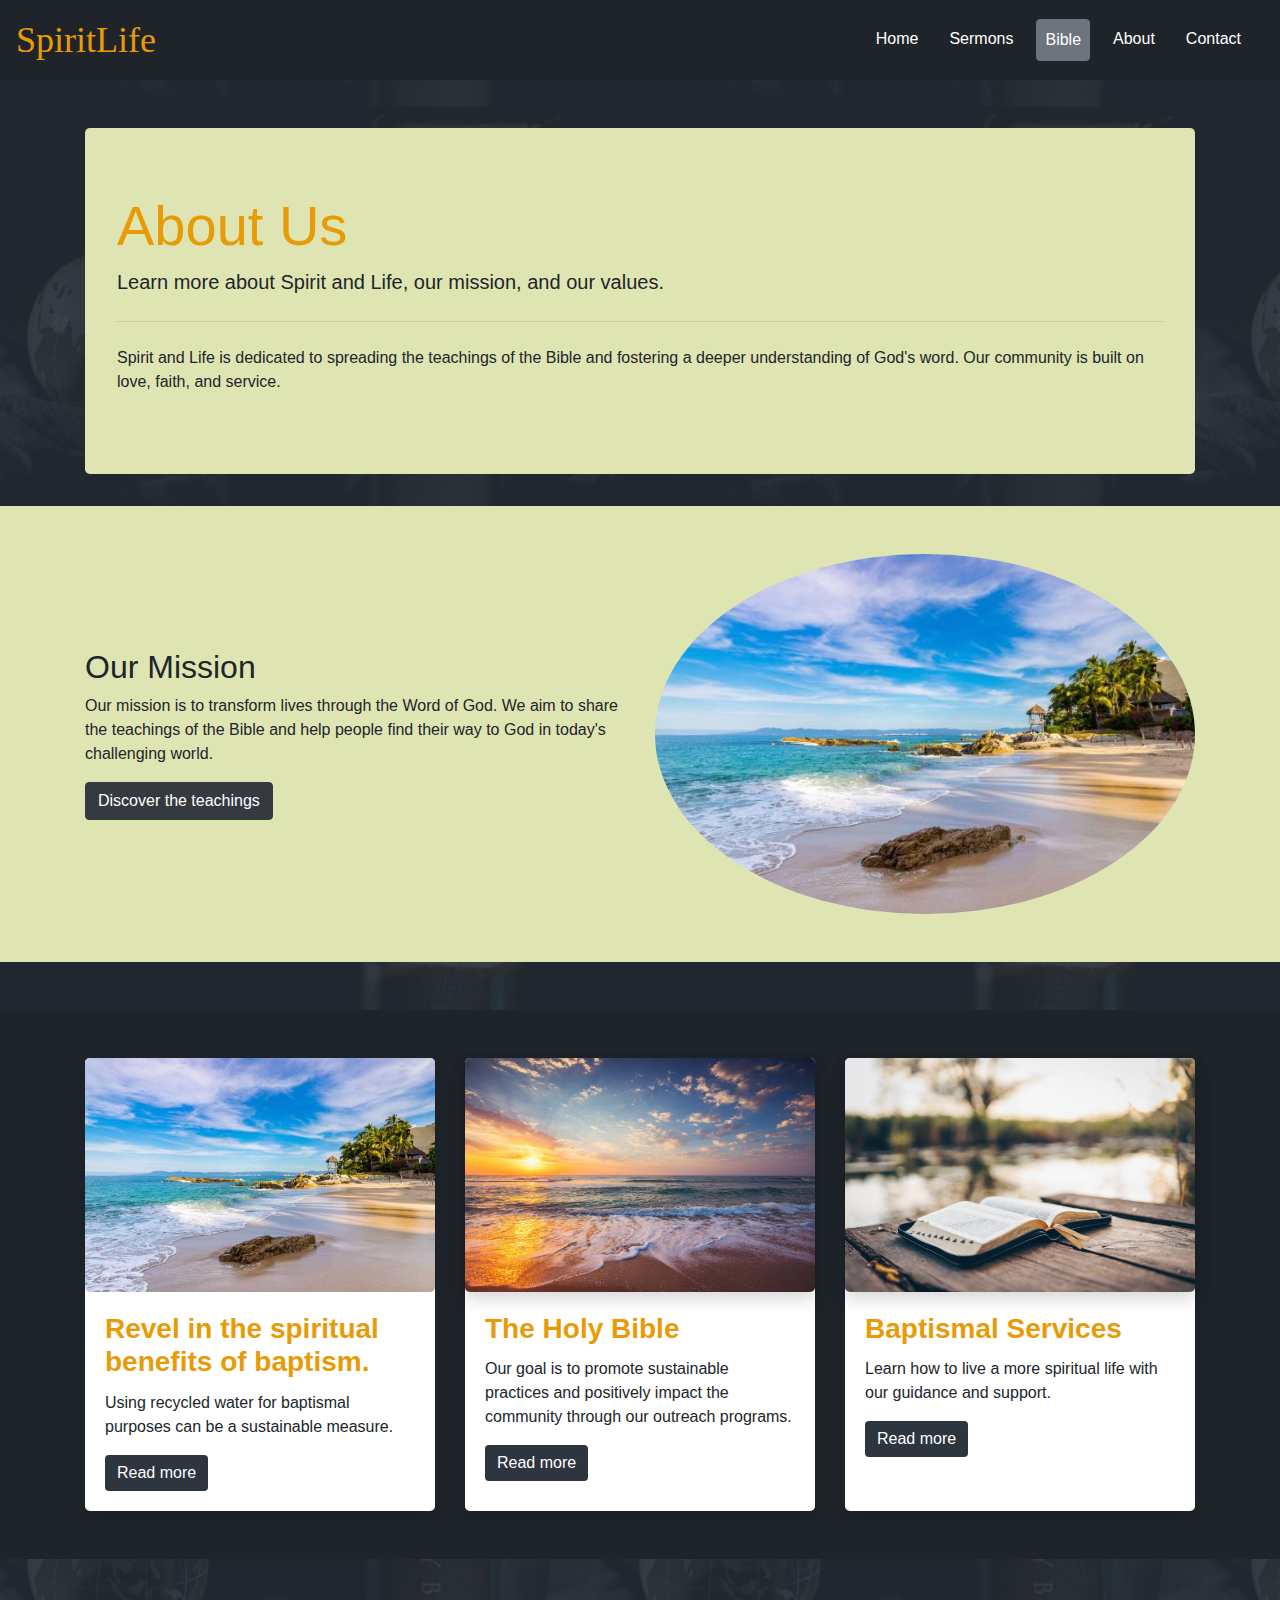
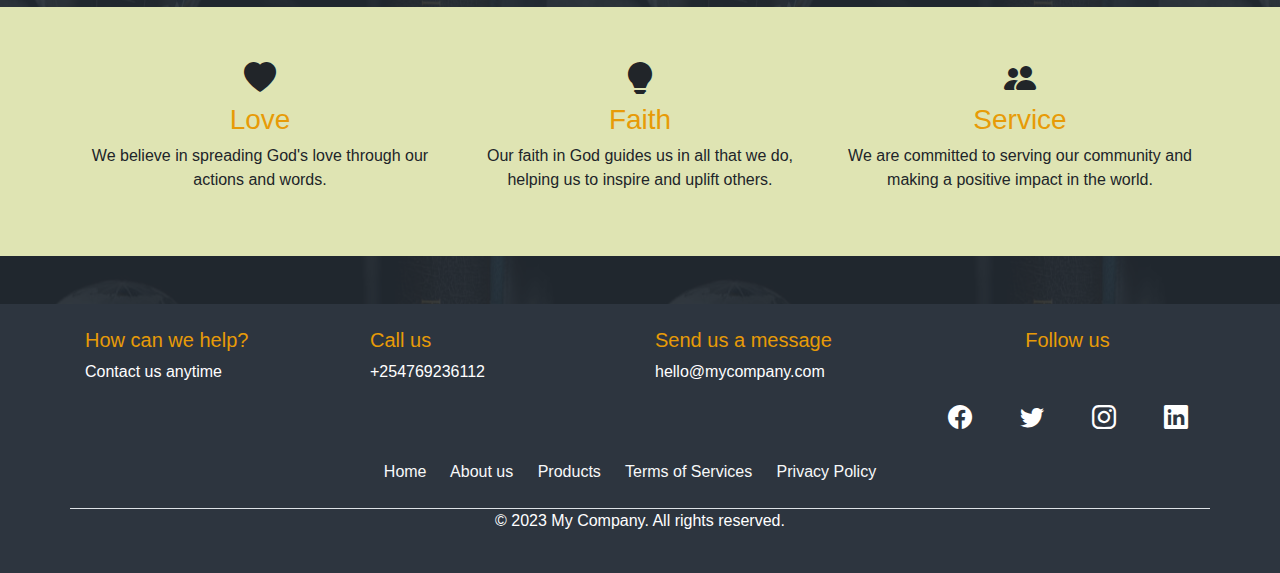
==== about_us.html @ 56ff27eb "added contact and about us pages" ====
<!DOCTYPE html>
<html lang="en">
<head>
    <meta charset="UTF-8">
    <meta name="viewport" content="width=device-width, initial-scale=1.0">
    <title>About Us - Spirit and Life</title>
    <link href="assets/styles/bootstrap.min.css" rel="stylesheet">
    <link rel="stylesheet" href="assets/styles/animate.min.css">
    <link rel="stylesheet" href="assets/styles/custom.css">
    <link rel="stylesheet" href="assets/font/bootstrap-icons.css">
    <script src="assets/scripts/jquery.min.js" ></script>
</head>
<body>
    <!-- Navigation Bar -->
    <nav class="navbar navbar-expand-lg bg-primary">
        <a class="navbar-brand text-secondary" href="#">SpiritLife</a>
        <button class="navbar-toggler" type="button" data-toggle="collapse" data-target="#navbarNav" aria-controls="navbarNav" aria-expanded="false" aria-label="Toggle navigation">
            <i class="bi bi-house-door text-primary" id="menu-icon"></i>
        </button>
        <div class="collapse navbar-collapse" id="navbarNav">
            <ul class="navbar-nav justify-content-space-around">
                <li class="nav-item">
                    <a class="nav-link text-primary" href="index.html">Home</a>
                </li>
                <li class="nav-item">
                    <a class="nav-link text-primary" href="#">Sermons</a>
                </li>
                <li class="nav-item">
                    <a class="nav-link btn text-tertiary btn-secondary" href="#">Bible</a>
                </li>
                <li class="nav-item">
                    <a class="nav-link text-primary" href="#">About</a>
                </li>
                <li class="nav-item">
                    <a class="nav-link text-primary" href="contact_us.html">Contact</a>
                </li>
            </ul>
        </div>
    </nav>

    <main class="background-section" style="background: url('assets/images/teamsbg.jpg') 50% repeat;">
        <div class="container mt-5">
            <div class="jumbotron bg-tertiary animate__animated animate__fadeInUp">
                <h1 class="display-4 text-secondary">About Us</h1>
                <p class="lead">Learn more about Spirit and Life, our mission, and our values.</p>
                <hr class="my-4">
                <p>Spirit and Life is dedicated to spreading the teachings of the Bible and fostering a deeper understanding of God's word. Our community is built on love, faith, and service.</p>
            </div>
        </div>

        <section class="about-section py-5 bg-tertiary mb-5">
            <div class="container">
                <div class="row align-items-center">
                    <div class="col-md-6">
                        <h2>Our Mission</h2>
                        <p>Our mission is to transform lives through the Word of God. We aim to share the teachings of the Bible and help people find their way to God in today's challenging world.</p>
                        <a href="#" class="btn btn-dark">Discover the teachings</a>
                    </div>
                    <div class="col-md-6 text-center">
                        <img src="assets/images/corousel.jpg" alt="Mission Image" class="img-fluid rounded-circle">
                    </div>
                </div>
            </div>
        </section>

      
        <section class="cards-section d-flex justify-content-space-around py-5 bg-primary mb-5">
            <div class="container">
                <div class="row">
                    <div class="col-md-4 sermon-card">
                        <div class="card h-100 d-flex flex-column rounded-lg shadow border-0">
                            <img src="assets/images/corousel.jpg" class="card-img-top rounded-lg " alt="Image 1">
                            <div class="card-body">
                                <h3 class="card-title text-secondary font-weight-bold">Revel in the spiritual benefits of baptism.</h3>
                                <p class="card-text">Using recycled water for baptismal purposes can be a sustainable measure.</p>
                                    <div class="mt-auto">  <a href="#" class="btn btn-primary border-0">Read more</a></div>
                            </div>
                        </div>
                    </div>
                    <div class="col-md-4 sermon-card">
                        <div class="card h-100 d-flex flex-column rounded-lg shadow border-0">
                            <img src="assets/images/corousel1.jpg" class="card-img-top rounded-lg shadow border-0" alt="Image 2">
                            <div class="card-body">
                                <h3 class="card-title text-secondary font-weight-bold">The Holy Bible</h3>
                                <p class="card-text">Our goal is to promote sustainable practices and positively impact the community through our outreach programs.</p>
                                <div class="mt-auto">  <a href="#" class="btn btn-primary border-0">Read more</a></div>
                            </div>
                        </div>
                    </div>
                    <div class="col-md-4 sermon-card">
                        <div class="card h-100 d-flex flex-column rounded-lg shadow border-0">
                            <img src="assets/images/corousel2.jpg" class="card-img-top rounded-lg shadow border-0" alt="Image 3">
                            <div class="card-body">
                                <h3 class="card-title text-secondary font-weight-bold">Baptismal Services</h3>
                                <p class="card-text">Learn how to live a more spiritual life with our guidance and support.</p>
                                <div class="mt-auto">  <a href="#" class="btn btn-primary border-0">Read more</a></div>
                            </div>
                        </div>
                    </div>
                </div>
            </div>
        </section>


        <section class="values-section py-5 bg-tertiary mb-5">
            <div class="container">
                <div class="row">
                    <div class="col-md-4 text-center">
                        <i class="bi bi-heart-fill text-tertiary mb-3" style="font-size: 2rem;"></i>
                        <h3 class="text-secondary">Love</h3>
                        <p>We believe in spreading God's love through our actions and words.</p>
                    </div>
                    <div class="col-md-4 text-center">
                        <i class="bi bi-lightbulb-fill text-tertiary mb-3" style="font-size: 2rem;"></i>
                        <h3 class="text-secondary">Faith</h3>
                        <p>Our faith in God guides us in all that we do, helping us to inspire and uplift others.</p>
                    </div>
                    <div class="col-md-4 text-center">
                        <i class="bi bi-people-fill text-tertiary mb-3" style="font-size: 2rem;"></i>
                        <h3 class="text-secondary">Service</h3>
                        <p>We are committed to serving our community and making a positive impact in the world.</p>
                    </div>
                </div>
            </div>
        </section>
            <!-- Footer -->
    <footer class="footer bg-secondary py-4 animate__animated animate__fadeInUp">
        <div class="container">
            <div class="row mb-2">
                <div class="col-md-3 mb-3">
                    <h5 class="fs-3 fs-md-2 fs-lg-1 text-secondary">How can we help?</h5>
                    <p class="text-primary">Contact us anytime</p>
                </div>
                <div class="col-md-3 mb-3">
                    <h5 class="fs-3 fs-md-2 fs-lg-1 text-secondary">Call us</h5>
                    <p class="text-primary">+254769236112</p>
                </div>
                <div class="col-md-3 mb-3">
                    <h5 class="fs-3 fs-md-2 fs-lg-1 text-secondary">Send us a message</h5>
                    <p class="text-primary">hello@mycompany.com</p>
                </div>
                <div class="col-md-3 mb-3 justify-content-center">
                    <h5 class="text-secondary text-center m-0">Follow us</h5>
                    <div class="container mt-5">
                        <div class="d-flex justify-content-center icon-container">
                            <a href="#" class="text-primary me-3"><i class="bi bi-facebook"></i></a>
                            <a href="#" class="text-primary me-3"><i class="bi bi-twitter ml-5"></i></a>
                            <a href="#" class="text-primary me-3"><i class="bi bi-instagram ml-5"></i></a>
                            <a href="#" class="text-primary"><i class="bi bi-linkedin ml-5"></i></a>
                        </div>
                    </div>
                </div>
            </div>
            <div class="container">
                <div class="row mb-4">
                    <div class="col-12 text-center">
                        <div class="d-inline-block nav-links">
                            <a href="#" class="text-light me-5">Home</a>
                            <a href="#" class="text-light me-3">About us</a>
                            <a href="#" class="text-light me-3">Products</a>
                            <a href="#" class="text-light me-3">Terms of Services</a>
                            <a href="#" class="text-light">Privacy Policy</a>
                        </div>
                    </div>
                </div>
            </div>
            <div class="row border-top mt-4">
                <div class="col text-center">
                    <p class="text-primary fs-3 fs-md-2 fs-lg-1">&copy; 2023 My Company. All rights reserved.</p>
                </div>
            </div>
        </div>
    </footer>
    </main>



    <script src="assets/scripts/bootstrap.bundle.min.js"></script>
    <script src="assets/scripts/custom.js"></script>
</body>
</html>
---- assets/styles/custom.css ----
/* Custom link hover styles */
 a.text-primary:hover {
  color: #E79B07 !important; /* Replace with your desired color */
}
a.text-secondary:hover{
  color:#bb7f06 !important;
}
.background-section {
    background-size: contain;
    position: absolute;
    width: 100%;
    margin-left:0 ;
    z-index: 1;

    }
    
    .background-section::before {
    content: '';
    position: absolute;
    width: 100%;
    height: 100%;
    background: rgba(36, 43, 51, 0.9); /* Adjust the color and opacity */
    z-index: -8;
  }
:root {
    --primary:#1f242b; /* Custom secondary color */
    --secondary:#2d353f; /* Custom primary color */
    --tertiary:#dfe4b3;
    --heading-color:#E79B07; /* Custom color for headings */
    --paragraph-color: #ffffff; /* Custom color for paragraphs */
}


.bg-primary {
    background-color: var(--primary) !important;
}

.bg-secondary {
    background-color: var(--secondary) !important;
}
.bg-tertiary{
    background-color:var(--tertiary)  !important;
}

.text-primary {
    color: var(--paragraph-color) !important;
}

.text-secondary {
    color: var(--heading-color) !important;
}
.btn-primary{
    background-color:var(--secondary);
}





/*Navigation bar*/

.navbar {
    display: flex;
    justify-content: space-between;
    min-height: 80px;
    width: 100%;
    box-shadow: 0 4px 8px rgb(231, 155, 7, 0.5);
    transition: all 0.3s ease;
}

.navbar-nav {
    flex-direction: column; /* Aligns the nav items in a row */
    margin-left: auto; /* Pushes the nav items to the right */
}


.navbar-brand {
    margin-right: auto; /* Ensures the brand stays on the left side */
    font-family: "MagistralTT-Bold";
    font-size: 36px;
}
.nav-item {
    margin-right: 15px;
} 


.nav-links a {
    font-size: 1rem; /* Adjust font size if needed */
    text-decoration: none; /* Remove underline from links */
    margin-right: 20px;
  
  }
  .nav-links a:hover {
  color: #E79B07 !important;
  }

  .navbar-toggler {
    padding: .25rem .75rem;
    font-size: 1.25rem;
    line-height: 1;
    background-color: transparent;
    border: none;
}
  

.icon-box {
    text-align: center;
    transition: background-color 0.3s ease;
  }
  .bi{
    font-size: 1.5rem;
  }
  
  .bi:hover  {
    color: #E79B07 !important;
     cursor: pointer;
     transition: all 0.3s ease;
  }
  
/*Animation and hover effeccts*/

.nav-link::before {
    content: '';
    position: absolute;
    width: 100%;
    height: 2px;
    bottom: 0;
    left: 0;
    background-color:#E79B07; /* Blue color */
    transform: scaleX(0);
    transform-origin: bottom left;
    transition: transform 0.3s ease;
  }

  .nav-link:hover::before {
    transform: scaleX(1);
    transform-origin: bottom left;
  }

  .nav-link:hover {
    animation: moveLeftBack 0.6s ease forwards;
    color: inherit !important;
  }

  @keyframes moveLeftBack {
    0% {
      transform: translateX(0);
    }
    50% {
      transform: translateX(-15px);
    }
    100% {
      transform: translateX(0);
    }
  }

  .btn:hover{
    background-color: #E79B07;
    color: #1f242b !important;
    transition: all 0.3s ease;
}




/*Corousel Styles*/


.carousel {
    margin-top: auto; /* Add margin to avoid overlap with fixed navbar */
}
.carousel-inner {
    max-height: 400px; /* Set a maximum height for the carousel */
}
.carousel-inner img {
    width: 100%; /* Ensure images fit the width of the carousel */
    height: 100%; /* Ensure images fit the height of the carousel */
    object-fit: cover; /* Cover the container while maintaining aspect ratio */
}
.carousel-caption {
    bottom: 20px; /* Adjust the position of the caption */
}
.carousel-caption h5, .carousel-caption p {
    color: #fff; /* Ensure caption text is white */
    background-color: rgba(0, 0, 0, 0.5); /* Add a semi-transparent background to the captions */
    padding: 10px; /* Add padding around the caption text */
}





/*Body styles*/


.sermon-post {
    border-radius: 10px;
    padding: 20px;
    margin-bottom: 20px;
    transition: transform 0.3s ease, box-shadow 0.3s ease;
  }
  
  .sermon-post:hover {
    transform: translateY(-10px);
    box-shadow: 0 4px 8px rgba(0, 0, 0, 0.2);
  }
  
  .sermon-header {
    display: flex;
    align-items: center;
    margin-bottom: 10px;
  }
  
  .sermon-header img {
    border-radius: 50%;
    width: 50px;
    height: 50px;
    margin-right: 10px;
  }
  
  .sermon-header .sermon-meta {
    display: flex;
    flex-direction: column;
  }
  
  .sermon-header .sermon-meta span {
    font-size: 0.9em;
  }
  
  .sermon-content p {
    margin-bottom: 1.5em; /* Adjust spacing between paragraphs */
    line-height: 1.2; /* Set comfortable line height */
  }
  
  @media (max-width: 767px) {
    .sermon-header {
        flex-direction: row;
        justify-content: space-between;
    }
  
    .sermon-header .sermon-meta {
        flex-direction:column;
        align-items: flex-start;
        justify-content: space-between;
        width: calc(100% - 60px); /* Adjusting for the image width and margin */
    }
  
    .sermon-header .sermon-meta span {
        font-size: 0.8em;
    }
    blockquote.scripture {
  font-style: italic;
  text-align: center;
  margin: 20px 0;
  }
  
  blockquote.scripture p {
  margin-bottom: 0;
  }
  
  blockquote.scripture .scripture-reference {
  font-style: normal; /* Override italics for the scripture reference */
  }
  
  }
  .card:hover {
    transform: translateY(-10px );
    transition: all 0.6s ease;
}

hr.custom-hr {
    border: none;
    height: 1px; /* Adjust height as needed */
    background-color: #E79B07;
  }



@media (max-width: 768px) {
    .carousel-caption {
        display: block !important; /* Ensure captions are displayed on small screens */

    }
    


}

@media (min-width: 768px) {
    .lg-large-font {
        font-size: 1.2rem; /* Adjust the size as needed */
    }


}
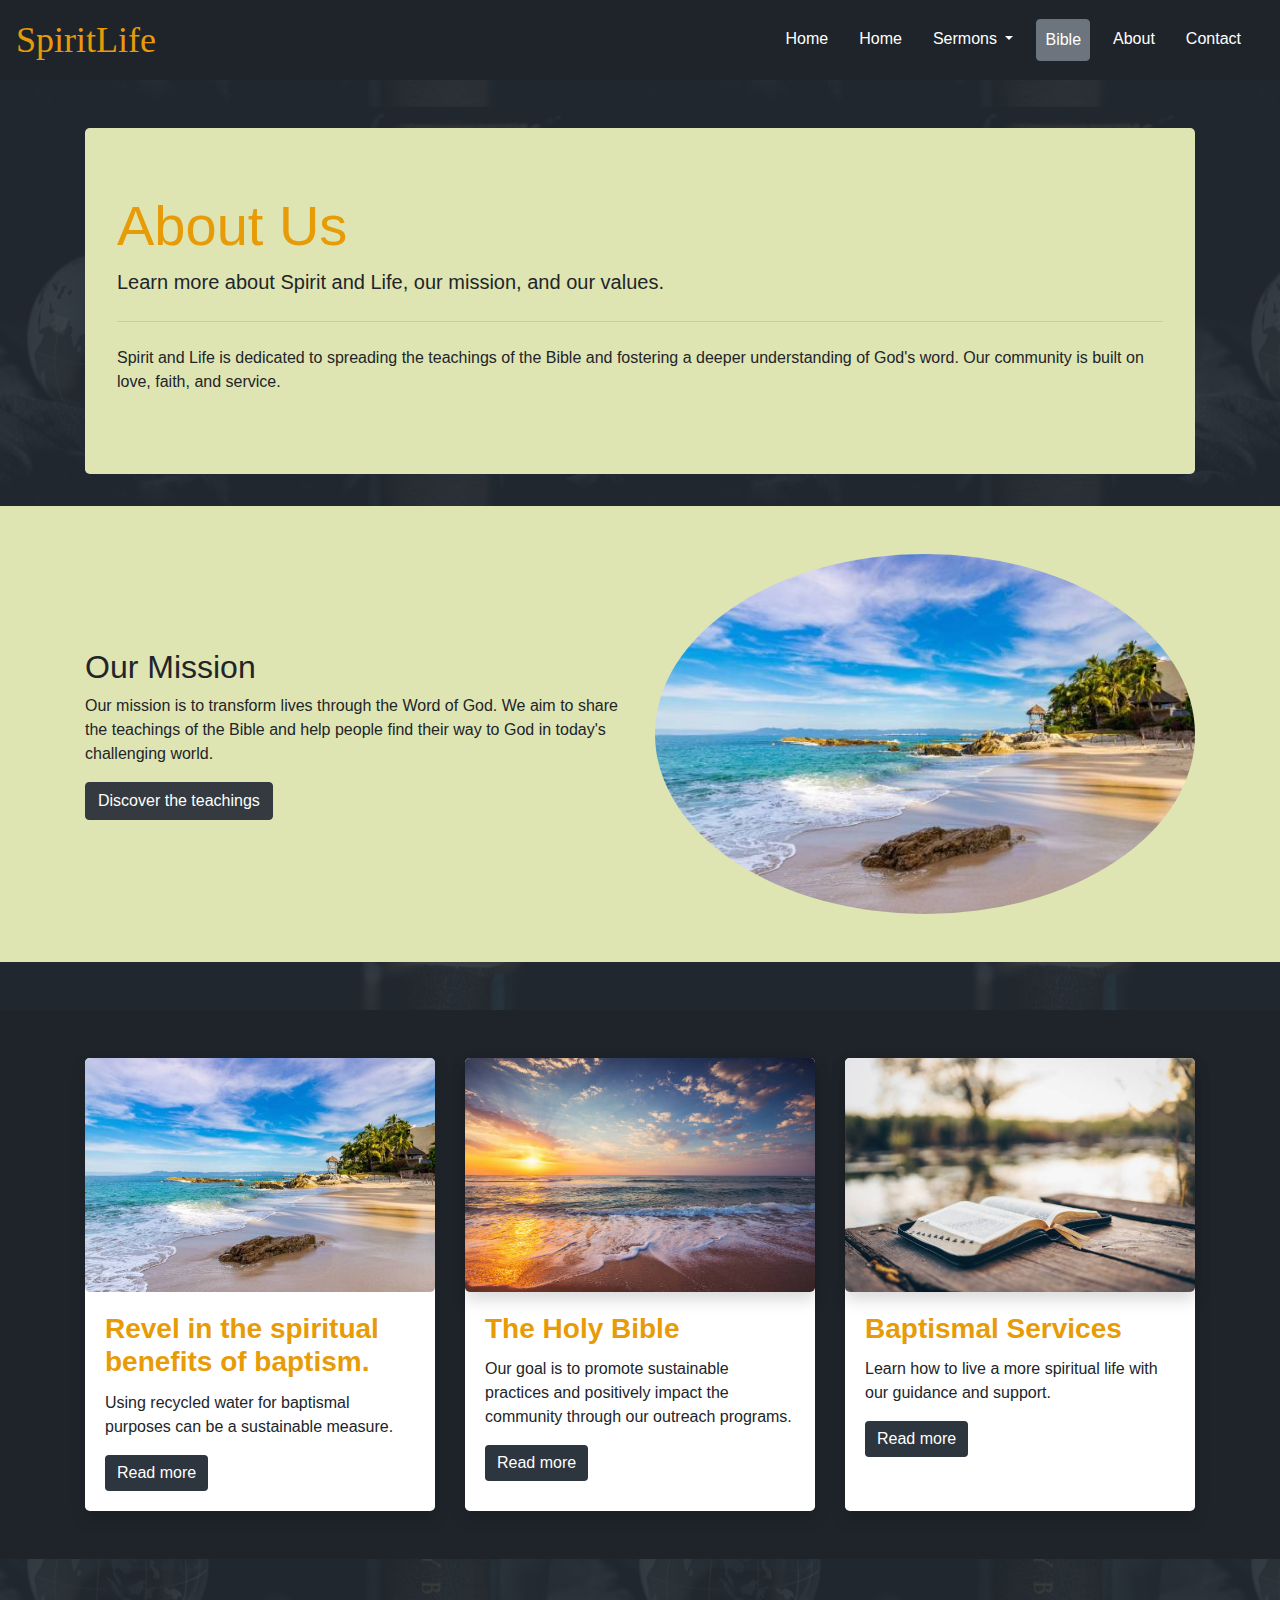
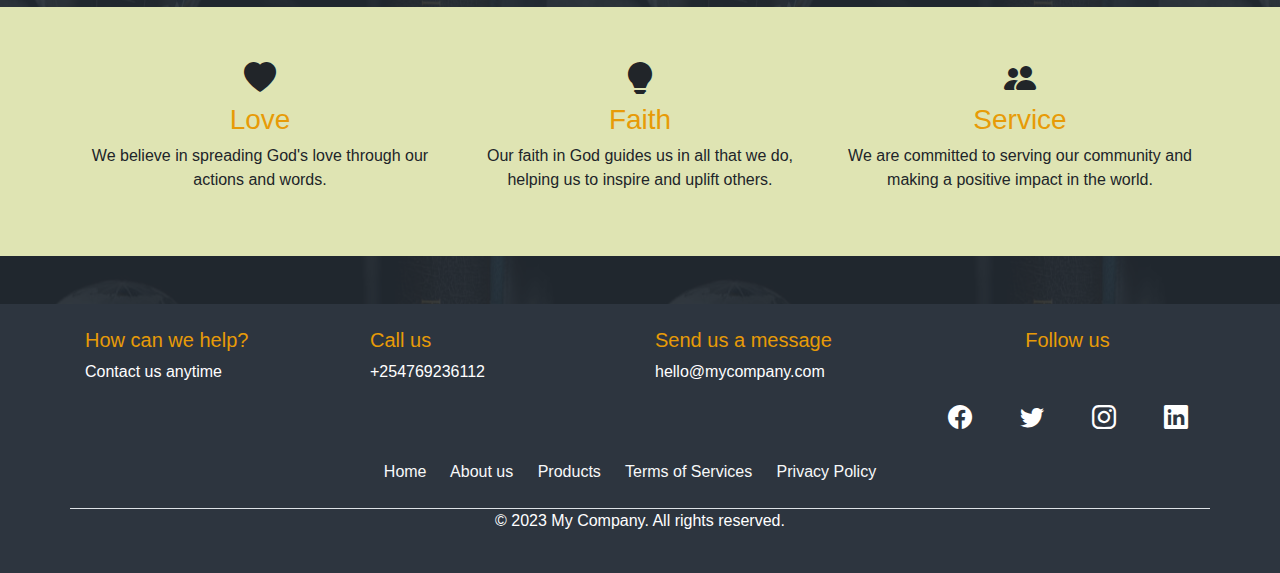
==== commit 396ae07e: "drop down" ====
--- a/about_us.html
+++ b/about_us.html
@@ -23,8 +23,18 @@
                     <a class="nav-link text-primary" href="index.html">Home</a>
                 </li>
                 <li class="nav-item">
-                    <a class="nav-link text-primary" href="#">Sermons</a>
-                </li>
+                    <a class="nav-link text-primary" href="#">Home</a>
+                </li>
+                <li class="nav-item dropdown">
+                   <a class="nav-link dropdown-toggle text-primary" href="#" id="sermonsDropdown" role="button" data-toggle="dropdown" aria-haspopup="true" aria-expanded="false">
+                       Sermons
+                   </a>
+                   <div class="dropdown-menu bg-primary  aria-labelledby="sermonsDropdown">
+                       <a class="dropdown-item text-primary" href="#">Latest Sermons</a>
+                       <a class="dropdown-item text-primary" href="#">Sermon Archive</a>
+                       <a class="dropdown-item text-primary" href="#">Sermon Series</a>
+                   </div>
+               </li>
                 <li class="nav-item">
                     <a class="nav-link btn text-tertiary btn-secondary" href="#">Bible</a>
                 </li>
@@ -173,9 +183,19 @@
     </footer>
     </main>
 
-
-
-    <script src="assets/scripts/bootstrap.bundle.min.js"></script>
-    <script src="assets/scripts/custom.js"></script>
-</body>
-</html>
+    <script>
+        $(document).ready(function () {
+            $('.navbar-toggler').click(function () {
+                $('#menu-icon').toggleClass('bi-house-door bi-x');
+            });
+        });
+    </script>
+             <!-- Bootstrap JavaScript and dependencies -->
+         <script src="assets/scripts/popper.min.js"></script>
+         <script src="assets/scripts/bootstrap.min.js"></script>
+
+       
+     </body>
+ 
+     </html>
+     
